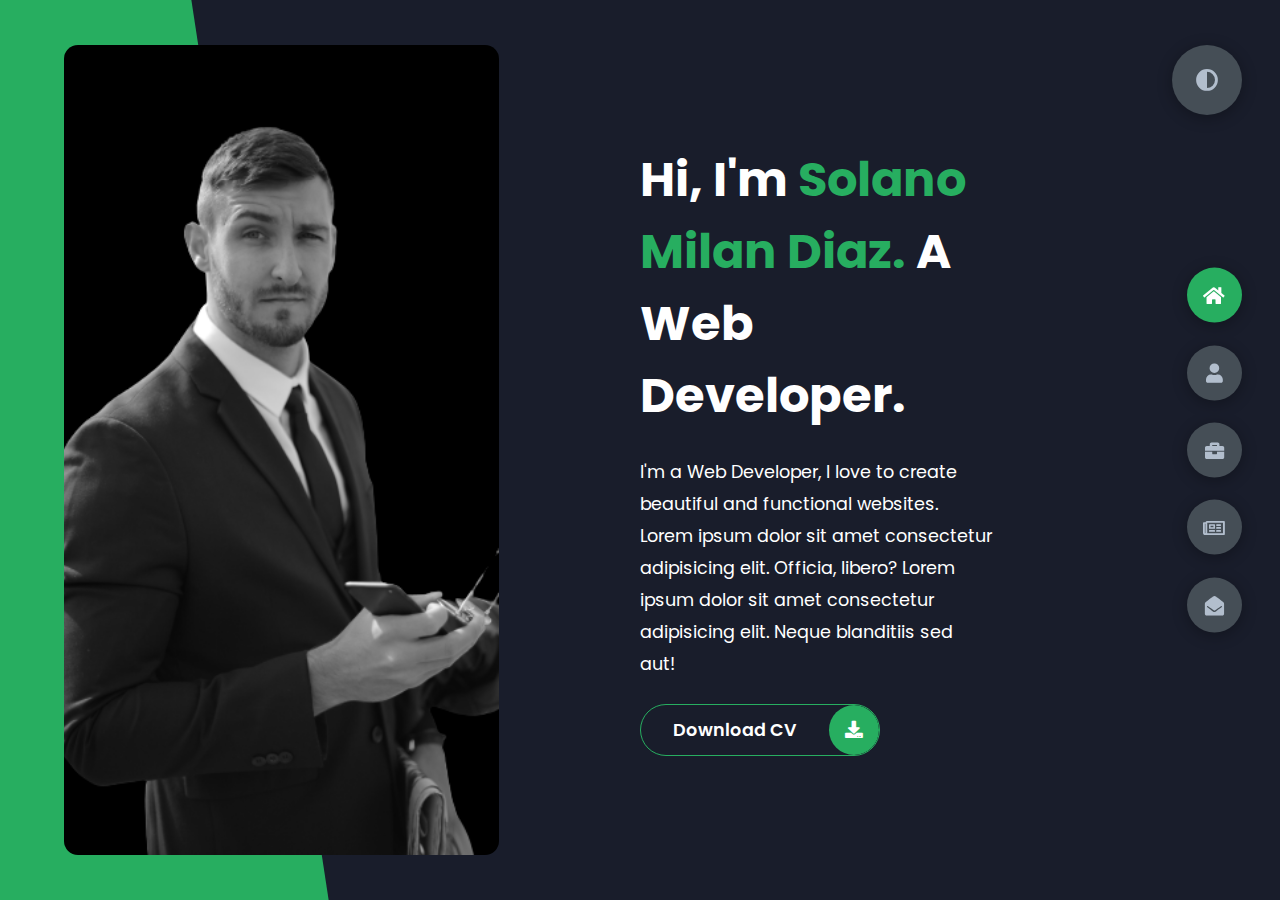
==== index.html @ 1b7dc536 "initial commit" ====
<!DOCTYPE html>
<html lang="en">
<head>
    <meta charset="UTF-8">
    <meta http-equiv="X-UA-Compatible" content="IE=edge">
    <meta name="viewport" content="width=device-width, initial-scale=1.0">
    <title>Portfolio</title>
    <link rel="stylesheet" href="styles/styles.css">
    <link rel="preconnect" href="https://fonts.googleapis.com">
    <link rel="preconnect" href="https://fonts.gstatic.com" crossorigin>
    <link rel="stylesheet" href="https://cdnjs.cloudflare.com/ajax/libs/font-awesome/5.15.4/css/all.min.css" integrity="sha512-1ycn6IcaQQ40/MKBW2W4Rhis/DbILU74C1vSrLJxCq57o941Ym01SwNsOMqvEBFlcgUa6xLiPY/NS5R+E6ztJQ==" crossorigin="anonymous" referrerpolicy="no-referrer" />
    <link href="https://fonts.googleapis.com/css2?family=Poppins:wght@400;500;600;700;800&display=swap" rel="stylesheet">
</head>
<body class="main-content">
    <header class="container header active" id="home">
        <div class="header-content">
            <div class="left-header">
                <div class="h-shape"></div>
                <div class="image">
                    <img src="img/hero.png" alt="">
                </div>
            </div>
            <div class="right-header">
                <h1 class="name">
                    Hi, I'm <span>Solano Milan Diaz.</span>
                    A Web Developer.
                </h1>
                <p>
                    I'm a Web Developer, I love to create beautiful and functional websites.
                    Lorem ipsum dolor sit amet consectetur adipisicing elit. Officia, libero?
                    Lorem ipsum dolor sit amet consectetur adipisicing elit. Neque blanditiis sed aut!
                </p>
                <div class="btn-con">
                    <a href="" class="main-btn">
                        <span class="btn-text">Download CV</span>
                        <span class="btn-icon"><i class="fas fa-download"></i></span>
                    </a>
                </div>
            </div>
        </div>
    </header>
    <main>
        <section class="container about" id="about">
            <div class="main-title">
                <h2>About <span>me</span><span class="bg-text">my stats</span></h2>
            </div>
            <div class="about-container">
                <div class="left-about">
                    <h4>Information About me</h4>
                    <p>
                        Lorem ipsum dolor sit amet consectetur adipisicing elit. 
                        Eveniet labore nihil obcaecati consequatur. Debitis error doloremque, 
                        vero eos vel nemo eius voluptatem dicta tenetur modi. <br /> <br /> La musica
                        delectus dolore fugiat exercitationem a, 
                        ipsum quidem quo enim natus accusamus labore dolores nam. Unde.
                        Lorem ipsum dolor sit amet consectetur, adipisicing elit. 
                        Harum non necessitatibus deleniti eum soluta.
                    </p>
                    <div class="btn-con">
                        <a href="#" class="main-btn">
                            <span class="btn-text">Download CV</span>
                            <span class="btn-icon"><i class="fas fa-download"></i></span>
                        </a>
                    </div>
                </div>
                <div class="right-about">
                    <div class="about-item">
                        <div class="abt-text">
                            <p class="large-text">650+</p>
                            <p class="small-text">Projects <br /> Completed</p>
                        </div>
                    </div>
                    <div class="about-item">
                        <div class="abt-text">
                            <p class="large-text">10+</p>
                            <p class="small-text">Years of <br /> experience</p>
                        </div>
                    </div>
                    <div class="about-item">
                        <div class="abt-text">
                            <p class="large-text">300+</p>
                            <p class="small-text">Happy <br /> Clients</p>
                        </div>
                    </div>
                    <div class="about-item">
                        <div class="abt-text">
                            <p class="large-text">400+</p>
                            <p class="small-text">Customer <br /> reviews</p>
                        </div>
                    </div>
                </div>
            </div>
            <div class="about-stats">
                <h4 class="stat-title">My Skills</h4>
                <div class="progress-bars">
                    <div class="progress-bar">
                        <p class="prog-title">html5</p>
                        <div class="progress-con">
                            <p class="prog-text">80%</p>
                            <div class="progress">
                                <span class="html"></span>
                            </div>
                        </div>
                    </div>
                    <div class="progress-bar">
                        <p class="prog-title">css3</p>
                        <div class="progress-con">
                            <p class="prog-text">95%</p>
                            <div class="progress">
                                <span class="css"></span>
                            </div>
                        </div>
                    </div>
                    <div class="progress-bar">
                        <p class="prog-title">javascript</p>
                        <div class="progress-con">
                            <p class="prog-text">75%</p>
                            <div class="progress">
                                <span class="js"></span>
                            </div>
                        </div>
                    </div>
                    <div class="progress-bar">
                        <p class="prog-title">ReactJS</p>
                        <div class="progress-con">
                            <p class="prog-text">75%</p>
                            <div class="progress">
                                <span class="react"></span>
                            </div>
                        </div>
                    </div>
                    <div class="progress-bar">
                        <p class="prog-title">NodeJS</p>
                        <div class="progress-con">
                            <p class="prog-text">87%</p>
                            <div class="progress">
                                <span class="node"></span>
                            </div>
                        </div>
                    </div>
                    <div class="progress-bar">
                        <p class="prog-title">Python</p>
                        <div class="progress-con">
                            <p class="prog-text">70%</p>
                            <div class="progress">
                                <span class="python"></span>
                            </div>
                        </div>
                    </div>
                </div>
            </div>
            <h4 class="stat-title">My Timeline</h4>
            <div class="timeline">
                <div class="timeline-item">
                    <div class="tl-icon">
                        <i class="fas fa-briefcase"></i>
                    </div>
                    <p class="tl-duration">2010 - present</p>
                    <h5>Web Developer<span> - Vircrosoft</span></h5>
                    <p>
                        Lorem ipsum dolor sit amet consectetur adipisicing elit. Saepe quasi vero fugit.
                    </p>
                </div>
                <div class="timeline-item">
                    <div class="tl-icon">
                        <i class="fas fa-briefcase"></i>
                    </div>
                    <p class="tl-duration">2008 - 2011</p>
                    <h5>Software Engineer<span> - Boogle, Inc.</span></h5>
                    <p>
                        Lorem ipsum dolor sit amet consectetur adipisicing elit. Saepe quasi vero fugit.
                    </p>
                </div>
                <div class="timeline-item">
                    <div class="tl-icon">
                        <i class="fas fa-briefcase"></i>
                    </div>
                    <p class="tl-duration">2016 - 2017</p>
                    <h5>C++ Programmer<span> - Slime Tech</span></h5>
                    <p>
                        Lorem ipsum dolor sit amet consectetur adipisicing elit. Saepe quasi vero fugit.
                    </p>
                </div>
                <div class="timeline-item">
                    <div class="tl-icon">
                        <i class="fas fa-briefcase"></i>
                    </div>
                    <p class="tl-duration">2009 - 2013</p>
                    <h5>Business Degree<span> - Sussex University</span></h5>
                    <p>
                        Lorem ipsum dolor sit amet consectetur adipisicing elit. Saepe quasi vero fugit.
                    </p>
                </div>
                <div class="timeline-item">
                    <div class="tl-icon">
                        <i class="fas fa-briefcase"></i>
                    </div>
                    <p class="tl-duration">2013 - 2016</p>
                    <h5>Computer Science Degree<span> - Brookes University</span></h5>
                    <p>
                        Lorem ipsum dolor sit amet consectetur adipisicing elit. Saepe quasi vero fugit.
                    </p>
                </div>
                <div class="timeline-item">
                    <div class="tl-icon">
                        <i class="fas fa-briefcase"></i>
                    </div>
                    <p class="tl-duration">2017 - present</p>
                    <h5>3d Animation<span> - Brighton University</span></h5>
                    <p>
                        Lorem ipsum dolor sit amet consectetur adipisicing elit. Saepe quasi vero fugit.
                    </p>
                </div>
            </div>
        </section>
        <section class="container" id="portfolio">
            <div class="main-title">
                <h2>My <span>Portfolio</span><span class="bg-text">My Work</span></h2>
            </div>
            <p class="port-text">
                Here is some of my work that I've done in various programming languages.
            </p>
            <div class="portfolios">
                <div class="portfolio-item">
                    <div class="image">
                        <img src="img/port1.jpg" alt="">
                    </div>
                    <div class="hover-items">
                        <h3>Project Source</h3>
                        <div class="icons">
                            <a href="#" class="icon">
                                <i class="fab fa-github"></i>
                            </a>
                            <a href="#" class="icon">
                                <i class="fab fa-behance"></i>
                            </a>
                            <a href="#" class="icon">
                                <i class="fab fa-youtube"></i>
                            </a>
                        </div>
                    </div>
                </div>
                <div class="portfolio-item">
                    <div class="image">
                        <img src="img/port2.jpg" alt="">
                    </div>
                    <div class="hover-items">
                        <h3>Project Source</h3>
                        <div class="icons">
                            <a href="#" class="icon">
                                <i class="fab fa-github"></i>
                            </a>
                            <a href="#" class="icon">
                                <i class="fab fa-behance"></i>
                            </a>
                            <a href="#" class="icon">
                                <i class="fab fa-youtube"></i>
                            </a>
                        </div>
                    </div>
                </div>
                <div class="portfolio-item">
                    <div class="image">
                        <img src="img/port3.jpg" alt="">
                    </div>
                    <div class="hover-items">
                        <h3>Project Source</h3>
                        <div class="icons">
                            <a href="#" class="icon">
                                <i class="fab fa-github"></i>
                            </a>
                            <a href="#" class="icon">
                                <i class="fab fa-behance"></i>
                            </a>
                            <a href="#" class="icon">
                                <i class="fab fa-youtube"></i>
                            </a>
                        </div>
                    </div>
                </div>
                <div class="portfolio-item">
                    <div class="image">
                        <img src="img/port4.jpg" alt="">
                    </div>
                    <div class="hover-items">
                        <h3>Project Source</h3>
                        <div class="icons">
                            <a href="#" class="icon">
                                <i class="fab fa-github"></i>
                            </a>
                            <a href="#" class="icon">
                                <i class="fab fa-behance"></i>
                            </a>
                            <a href="#" class="icon">
                                <i class="fab fa-youtube"></i>
                            </a>
                        </div>
                    </div>
                </div>
                <div class="portfolio-item">
                    <div class="image">
                        <img src="img/port5.jpg" alt="">
                    </div>
                    <div class="hover-items">
                        <h3>Project Source</h3>
                        <div class="icons">
                            <a href="#" class="icon">
                                <i class="fab fa-github"></i>
                            </a>
                            <a href="#" class="icon">
                                <i class="fab fa-behance"></i>
                            </a>
                            <a href="#" class="icon">
                                <i class="fab fa-youtube"></i>
                            </a>
                        </div>
                    </div>
                </div>
                <div class="portfolio-item">
                    <div class="image">
                        <img src="img/port2.jpg" alt="">
                    </div>
                    <div class="hover-items">
                        <h3>Project Source</h3>
                        <div class="icons">
                            <a href="#" class="icon">
                                <i class="fab fa-github"></i>
                            </a>
                            <a href="#" class="icon">
                                <i class="fab fa-behance"></i>
                            </a>
                            <a href="#" class="icon">
                                <i class="fab fa-youtube"></i>
                            </a>
                        </div>
                    </div>
                </div>
                <div class="portfolio-item">
                    <div class="image">
                        <img src="img/port7.jpg" alt="">
                    </div>
                    <div class="hover-items">
                        <h3>Project Source</h3>
                        <div class="icons">
                            <a href="#" class="icon">
                                <i class="fab fa-github"></i>
                            </a>
                            <a href="#" class="icon">
                                <i class="fab fa-behance"></i>
                            </a>
                            <a href="#" class="icon">
                                <i class="fab fa-youtube"></i>
                            </a>
                        </div>
                    </div>
                </div>
            </div>
        </section>
        <section class="container" id="blogs">
            <div class="blogs-content">
                <div class="main-title">
                    <h2>My <span>Blogs</span><span class="bg-text">My Blogs</span></h2>
                </div>
                <div class="blogs">
                    <div class="blog">
                        <img src="img/port6.jpg" alt="">
                        <div class="blog-text">
                            <h4>
                                How to Create Your Own Website
                            </h4>
                            <p>
                                Lorem ipsum dolor sit, amet consectetur adipisicing elit. 
                                Doloribus natus voluptas, eos obcaecati recusandae amet?
                            </p>
                        </div>
                    </div>
                    <div class="blog">
                        <img src="img/blog1.jpg" alt="">
                        <div class="blog-text">
                            <h4>
                                How to Become an Expert in Web Design
                            </h4>
                            <p>
                                Lorem ipsum dolor sit, amet consectetur adipisicing elit. 
                                Doloribus natus voluptas, eos obcaecati recusandae amet?
                            </p>
                        </div>
                    </div>
                    <div class="blog">
                        <img src="img/blog2.jpg" alt="">
                        <div class="blog-text">
                            <h4>
                                Become a Web Designer in 10 Days
                            </h4>
                            <p>
                                Lorem ipsum dolor sit, amet consectetur adipisicing elit. 
                                Doloribus natus voluptas, eos obcaecati recusandae amet?
                            </p>
                        </div>
                    </div>
                    <div class="blog">
                        <img src="img/blog3.jpg" alt="">
                        <div class="blog-text">
                            <h4>
                                Debbuging made easy with Web Inspector
                            </h4>
                            <p>
                                Lorem ipsum dolor sit, amet consectetur adipisicing elit. 
                                Doloribus natus voluptas, eos obcaecati recusandae amet?
                            </p>
                        </div>
                    </div>
                    <div class="blog">
                        <img src="img/port1.jpg" alt="">
                        <div class="blog-text">
                            <h4>
                                Get started with Web Design and UI Design
                            </h4>
                            <p>
                                Lorem ipsum dolor sit, amet consectetur adipisicing elit. 
                                Doloribus natus voluptas, eos obcaecati recusandae amet?
                            </p>
                        </div>
                    </div>
                    <div class="blog">
                        <img src="img/port3.jpg" alt="">
                        <div class="blog-text">
                            <h4>
                                This is what you need to know about Web Design
                            </h4>
                            <p>
                                Lorem ipsum dolor sit, amet consectetur adipisicing elit. 
                                Doloribus natus voluptas, eos obcaecati recusandae amet?
                            </p>
                        </div>
                    </div>
                </div>
            </div>
        </section>
        <section class="container contact" id="contact">
            <div class="contact-container">
                <div class="main-title">
                    <h2>Contact <span>Me</span><span class="bg-text">Contact</span></h2>
                </div>
                <div class="contact-content-con">
                    <div class="left-contact">
                        <h4>Contact me here</h4>
                        <p>
                            Lorem ipsum dolor sit amet consectetur adipisicing elit. 
                            In, laborum numquam? Quam excepturi perspiciatis quas quasi.
                        </p>
                        <div class="contact-info">
                            <div class="contact-item">
                                <div class="icon">
                                    <i class="fas fa-map-marker-alt"></i>
                                    <span>Location</span>
                                </div>
                                <p>
                                    : London, united Kingdom
                                </p>
                            </div>
                            <div class="contact-item">
                                <div class="icon">
                                    <i class="fas fa-envelope"></i>
                                    <span>Email</span>
                                </div>
                                <p>
                                    <span>: maclinzuniversal@gmail.com</span>
                                </p>
                            </div>
                            <div class="contact-item">
                                <div class="icon">
                                    <i class="fas fa-user-graduate"></i>
                                    <span>Education</span>
                                </div>
                                <p>
                                    <span>: Sussex University, East Sussex</span>
                                </p>
                            </div>
                            <div class="contact-item">
                                <div class="icon">
                                    <i class="fas fa-user-graduate"></i>
                                    <span>Mobile Number</span>
                                </div>
                                <p>
                                    <span>: 07522670617</span>
                                </p>
                            </div>
                            <div class="contact-item">
                                <div class="icon">
                                    <i class="fas fa-globe-africa"></i>
                                    <span>Languages</span>
                                </div>
                                <p>
                                    <span>: Afrikaans, English, Spanish</span>
                                </p>
                            </div>
                        </div>
                        <div class="contact-icons">
                            <div class="contact-icon">
                                <a href="www.facebook.com" target="_blank">
                                    <i class="fab fa-facebook-f"></i>
                                </a>
                                <a href="#" target="_blank">
                                    <i class="fab fa-twitter"></i>
                                </a>
                                <a href="#" target="_blank">
                                    <i class="fab fa-github"></i>
                                </a>
                                <a href="#" target="_blank">
                                    <i class="fab fa-youtube"></i>
                                </a>
                            </div>
                        </div>
                    </div>
                    <div class="right-contact">
                        <form action="" class="contact-form">
                            <div class="input-control i-c-2">
                                <input type="text" required placeholder="YOUR NAME">
                                <input type="email" required placeholder="YOUR EMAIL">
                            </div>
                            <div class="input-control">
                                <input type="text" required placeholder="ENTER SUBJECT">
                            </div>
                            <div class="input-control">
                                <textarea name="" id="" cols="15" rows="8" placeholder="Message Here..."></textarea>
                            </div>
                            <div class="submit-btn">
                                <a href="#" class="main-btn">
                                    <span class="btn-text">Download CV</span>
                                    <span class="btn-icon"><i class="fas fa-download"></i></span>
                                </a>
                            </div>
                        </form>
                    </div>
                </div>
            </div>
        </section>
    </main>

    <div class="controls">
        <div class="control active-btn" data-id="home" >
            <i class="fas fa-home"></i>
        </div>
        <div class="control" data-id="about">
            <i class="fas fa-user"></i>
        </div>
        <div class="control" data-id="portfolio">
            <i class="fas fa-briefcase"></i>
        </div>
        <div class="control" data-id="blogs">
            <i class="far fa-newspaper"></i>
        </div>
        <div class="control" data-id="contact">
            <i class="fas fa-envelope-open"></i>
        </div>
    </div>
    <div class="theme-btn">
        <i class="fas fa-adjust"></i>
    </div>
    <script src="app.js"></script>
</body>
</html>
---- styles/styles.css ----
* {
  margin: 0;
  padding: 0;
  box-sizing: border-box;
  list-style: none;
}

:root {
  --color-primary: #191d2b;
  --color-secondary: #27AE60;
  --color-white: #FFFFFF;
  --color-black: #000;
  --color-grey0: #f8f8f8;
  --color-grey-1: #dbe1e8;
  --color-grey-2: #b2becd;
  --color-grey-3: #6c7983;
  --color-grey-4: #454e56;
  --color-grey-5: #2a2e35;
  --color-grey-6: #12181b;
  --br-sm-2: 14px;
  --box-shadow-1: 0 3px 15px rgba(0,0,0,.3);
}

.light-mode {
  --color-primary: #FFFFFF;
  --color-secondary: #F56692;
  --color-white: #454e56;
  --color-black: #000;
  --color-grey0: #f8f8f8;
  --color-grey-1: #6c7983;
  --color-grey-2: #6c7983;
  --color-grey-3: #6c7983;
  --color-grey-4: #454e56;
  --color-grey-5: #f8f8f8;
  --color-grey-6: #12181b;
}

body {
  background-color: var(--color-primary);
  font-family: "Poppins", sans-serif;
  font-size: 1.1rem;
  color: var(--color-white);
  transition: all 0.4s ease-in-out;
}

a {
  display: inline-block;
  text-decoration: none;
  color: inherit;
  font-family: inherit;
}

header {
  min-height: 100vh;
  color: var(--color-white);
  overflow: hidden;
  padding: 0 !important;
}

section {
  min-height: 100vh;
  width: 100%;
  position: absolute;
  left: 0;
  top: 0;
  padding: 3rem 18rem;
}

.container {
  display: none;
  transform: translateY(-100%) scale(0);
  transition: all 0.4s ease-in-out;
  background-color: var(--color-primary);
}

.active {
  display: block;
  animation: appear 1s ease-in-out;
  transform: translateY(0) scaleY(1);
}
@keyframes appear {
  0% {
    transform: translateY(-100%) scaleY(0);
  }
  100% {
    transform: translateY(0) scaleY(1);
  }
}

.controls {
  position: fixed;
  z-index: 10;
  top: 50%;
  right: 3%;
  display: flex;
  flex-direction: column;
  align-items: center;
  justify-content: center;
  transform: translateY(-50%);
}
.controls .control {
  padding: 1rem;
  cursor: pointer;
  background-color: var(--color-grey-4);
  width: 55px;
  height: 55px;
  border-radius: 50%;
  display: flex;
  justify-content: center;
  align-items: center;
  margin: 0.7rem 0;
  box-shadow: var(--box-shadow-1);
}
.controls .control i {
  font-size: 1.2rem;
  color: var(--color-grey-2);
  pointer-events: none;
}
.controls .active-btn {
  background-color: var(--color-secondary);
  transition: all 0.4s ease-in-out;
}
.controls .active-btn i {
  color: var(--color-white);
}

.theme-btn {
  top: 5%;
  right: 3%;
  width: 70px;
  height: 70px;
  border-radius: 50%;
  background-color: var(--color-grey-4);
  cursor: pointer;
  position: fixed;
  display: flex;
  justify-content: center;
  align-items: center;
  box-shadow: 0 3px 15px rgba(0, 0, 0, 0.3);
  transition: all 0.1s ease-in-out;
}
.theme-btn:active {
  transform: translateY(-3px);
}
.theme-btn i {
  font-size: 1.4rem;
  color: var(--color-grey-2);
  pointer-events: none;
}

/*Header-content*/
.header-content {
  display: grid;
  grid-template-columns: repeat(2, 1fr);
  min-height: 100vh;
}
.header-content .left-header {
  display: flex;
  align-items: center;
  position: relative;
}
.header-content .left-header .h-shape {
  transition: all 0.4s ease-in-out;
  width: 65%;
  height: 100%;
  background-color: var(--color-secondary);
  position: absolute;
  left: 0;
  top: 0;
  z-index: -1;
  clip-path: polygon(0 0, 46% 0, 79% 100%, 0% 100%);
}
.header-content .left-header .image {
  border-radius: var(--br-sm-2);
  height: 90%;
  width: 68%;
  margin-left: 4rem;
  background-color: var(--color-black);
  transition: all 0.4s ease-in-out;
}
.header-content .left-header .image img {
  width: 100%;
  height: 100%;
  object-fit: cover;
  transition: all 0.4s ease-in-out;
  filter: grayscale(100%);
}
.header-content .left-header .image img:hover {
  filter: grayscale(0);
}
.header-content .right-header {
  display: flex;
  flex-direction: column;
  justify-content: center;
  padding-right: 18rem;
}
.header-content .right-header .name {
  font-size: 3rem;
}
.header-content .right-header .name span {
  color: var(--color-secondary);
}
.header-content .right-header p {
  margin: 1.5rem 0;
  line-height: 2rem;
}

/*About*/
.about-container {
  display: grid;
  grid-template-columns: repeat(2, 1fr);
  padding-top: 3.5rem;
  padding-bottom: 5rem;
}
.about-container .right-about {
  display: grid;
  grid-template-columns: repeat(2, 1fr);
  grid-gap: 2rem;
}
.about-container .right-about .about-item {
  border: 1px solid var(--color-grey-5);
  border-radius: 5px;
  transition: all 0.4s ease-in-out;
  box-shadow: 1px 2px 15px rgba(0, 0, 0, 0.1);
}
.about-container .right-about .about-item:hover {
  cursor: default;
  transform: translateY(-5px);
  border: 1px solid var(--color-secondary);
  box-shadow: 1px 4px 15px rgba(0, 0, 0, 0.32);
}
.about-container .right-about .about-item .abt-text {
  padding: 1.5rem;
  display: flex;
  flex-direction: column;
}
.about-container .right-about .about-item .abt-text .large-text {
  font-size: 3rem;
  font-weight: 700;
  color: var(--color-secondary);
}
.about-container .right-about .about-item .abt-text .small-text {
  padding-left: 3rem;
  position: relative;
  text-transform: uppercase;
  font-size: 1.2rem;
  color: var(--color-grey-1);
  letter-spacing: 2px;
}
.about-container .right-about .about-item .abt-text .small-text::before {
  content: "";
  position: absolute;
  left: 0;
  top: 15px;
  width: 2rem;
  height: 2px;
  background-color: var(--color-grey-5);
}
.about-container .left-about {
  padding-right: 5rem;
}
.about-container .left-about p {
  line-height: 2rem;
  padding: 1rem;
  color: var(--color-grey-1);
}
.about-container .left-about h4 {
  font-size: 2rem;
  text-transform: uppercase;
}

.about-stats {
  padding-bottom: 4rem;
}
.about-stats .progress-bars {
  display: grid;
  grid-template-columns: repeat(2, 1fr);
  grid-gap: 2rem;
}
.about-stats .progress-bars .progress-bar {
  display: flex;
  flex-direction: column;
}
.about-stats .progress-bars .progress-bar .prog-title {
  text-transform: uppercase;
  font-weight: 500;
}
.about-stats .progress-bars .progress-bar .progress-con {
  display: flex;
  align-items: center;
}
.about-stats .progress-bars .progress-bar .progress-con .prog-text {
  color: var(--color-grey-2);
}
.about-stats .progress-bars .progress-bar .progress-con .progress {
  width: 100%;
  height: 0.45rem;
  background-color: var(--color-grey-4);
  margin-left: 1rem;
  position: relative;
}
.about-stats .progress-bars .progress-bar .progress-con .progress span {
  position: absolute;
  top: 0;
  left: 0;
  height: 100%;
  background-color: var(--color-secondary);
  transition: all 0.4s ease-in-out;
  width: 60%;
}
.about-stats .progress-bars .progress-bar .progress-con .progress .html {
  width: 80%;
}
.about-stats .progress-bars .progress-bar .progress-con .progress .css {
  width: 95%;
}
.about-stats .progress-bars .progress-bar .progress-con .progress .js {
  width: 75%;
}
.about-stats .progress-bars .progress-bar .progress-con .progress .react {
  width: 60%;
}
.about-stats .progress-bars .progress-bar .progress-con .progress .node {
  width: 87%;
}
.about-stats .progress-bars .progress-bar .progress-con .progress .python {
  width: 70%;
}

.stat-title {
  text-transform: uppercase;
  font-size: 1.4rem;
  text-align: center;
  padding: 3.5rem 0;
  position: relative;
}
.stat-title::before {
  content: "";
  position: absolute;
  left: 50%;
  top: 0;
  width: 40%;
  height: 1px;
  background-color: var(--color-grey-5);
  transform: translateX(-50%);
}

/*Timeline*/
.timeline {
  display: grid;
  grid-template-columns: repeat(2, 1fr);
  grid-gap: 2rem;
  padding-bottom: 3rem;
}
.timeline .timeline-item {
  position: relative;
  padding-left: 3rem;
  border-left: 1px solid var(--color-grey-5);
}
.timeline .timeline-item .tl-icon {
  position: absolute;
  left: -27px;
  top: 0;
  background-color: var(--color-secondary);
  width: 50px;
  height: 50px;
  border-radius: 50%;
  display: flex;
  align-items: center;
  justify-content: center;
}
.timeline .timeline-item .tl-icon i {
  font-size: 1.3rem;
}
.timeline .timeline-item .tl-duration {
  padding: 0.2rem 0.6rem;
  background-color: var(--color-grey-5);
  border-radius: 15px;
  display: inline-block;
  font-size: 0.8rem;
  text-transform: uppercase;
  font-weight: 500;
}
.timeline .timeline-item h5 {
  padding: 1rem 0;
  text-transform: uppercase;
  font-size: 1.3rem;
  font-weight: 600;
}
.timeline .timeline-item h5 span {
  color: var(--color-grey-2);
  font-weight: 500;
  font-size: 1.2rem;
}
.timeline .timeline-item p {
  color: var(--color-grey-2);
}

.port-text {
  padding: 2rem 0;
  text-align: center;
}

.portfolios {
  display: grid;
  grid-template-columns: repeat(3, 1fr);
  grid-gap: 2rem;
  margin-top: 3rem;
}
.portfolios .portfolio-item {
  position: relative;
  border-radius: 15px;
}
.portfolios .portfolio-item img {
  width: 100%;
  height: 300px;
  object-fit: cover;
  border-radius: 15px;
}
.portfolios .portfolio-item .hover-items {
  width: 100%;
  height: 100%;
  background-color: var(--color-secondary);
  position: absolute;
  left: 0;
  top: 0;
  border-radius: 15px;
  display: flex;
  justify-content: center;
  align-items: center;
  flex-direction: column;
  opacity: 0;
  transform: scale(0);
  transition: all 0.4s ease-in-out;
}
.portfolios .portfolio-item .hover-items h3 {
  font-size: 1.5rem;
  color: var(--color-white);
  margin-bottom: 1.5rem;
}
.portfolios .portfolio-item .hover-items .icons {
  display: flex;
  justify-content: center;
  align-items: center;
}
.portfolios .portfolio-item .hover-items .icons .icon {
  background-color: var(--color-primary);
  border-radius: 50%;
  width: 50px;
  height: 50px;
  display: flex;
  align-items: center;
  justify-content: center;
  margin: 0 1rem;
  cursor: pointer;
  transition: all 0.4s ease-in-out;
}
.portfolios .portfolio-item .hover-items .icons .icon i {
  font-size: 1.5rem;
  color: var(--color-white);
  margin: 0 1rem;
}
.portfolios .portfolio-item .hover-items .icons .icon:hover {
  background-color: var(--color-white);
}
.portfolios .portfolio-item .hover-items .icons .icon:hover i {
  color: var(--color-primary);
}

.portfolio-item:hover .hover-items {
  opacity: 1;
  transform: scale(1);
}

.blogs {
  display: grid;
  grid-template-columns: repeat(3, 1fr);
  grid-gap: 2rem;
  margin-top: 3rem;
}
.blogs .blog {
  position: relative;
  background-color: var(--color-grey-5);
  border-radius: 5px;
  box-shadow: 1px 1px 20px rgba(0, 0, 0, 0.1);
  transition: all 0.4s ease-in-out;
}
.blogs .blog:hover {
  box-shadow: 1px 1px 20px rgba(0, 0, 0, 0.3);
  transform: translateY(-5px);
  transition: all 0.4s ease-in-out;
}
.blogs .blog:hover img {
  filter: grayscale(0);
  transform: scale(1.1);
  box-shadow: 0px 4px 15px rgba(0, 0, 0, 0.8);
}
.blogs .blog img {
  width: 100%;
  height: 300px;
  object-fit: cover;
  border-top-left-radius: 5px;
  border-top-right-radius: 5px;
  filter: grayscale(100%);
  transition: all 0.4s ease-in-out;
}
.blogs .blog .blog-text {
  margin-top: -7px;
  padding: 1.1rem;
  border-top: 8px solid var(--color-secondary);
}
.blogs .blog .blog-text h4 {
  font-size: 1.5rem;
  margin-bottom: 0.7rem;
  transition: all 0.4s ease-in-out;
  cursor: pointer;
}
.blogs .blog .blog-text h4:hover {
  color: var(--color-secondary);
}
.blogs .blog .blog-text p {
  color: var(--color-grey-2);
  line-height: 2rem;
  padding-bottom: 1rem;
}

.contact-content-con {
  display: flex;
  padding-top: 3.5rem;
}
.contact-content-con .left-contact {
  flex: 2;
}
.contact-content-con .left-contact h4 {
  margin-top: 1rem;
  font-size: 2rem;
  text-transform: uppercase;
}
.contact-content-con .left-contact p {
  margin: 1rem 0;
  line-height: 2rem;
}
.contact-content-con .left-contact .contact-info .contact-item {
  display: flex;
  align-items: center;
  justify-content: space-between;
}
.contact-content-con .left-contact .contact-info .contact-item p {
  margin: 0.3rem 0 !important;
  padding: 0 !important;
}
.contact-content-con .left-contact .contact-info .contact-item .icon {
  display: grid;
  grid-template-columns: 40px 1fr;
}
.contact-content-con .left-contact .contact-info .contact-item .icon i {
  display: flex;
  align-items: center;
  font-size: 1.3rem;
}
.contact-content-con .left-contact .contact-icon {
  display: flex;
  margin-top: 2rem;
}
.contact-content-con .left-contact .contact-icon a {
  display: flex;
  align-items: center;
  color: var(--color-white);
  background-color: var(--color-grey-5);
  cursor: pointer;
  justify-content: center;
  width: 50px;
  height: 50px;
  border-radius: 50%;
  margin: 0 0.4rem;
  transition: all 0.4s ease-in-out;
}
.contact-content-con .left-contact .contact-icon a:hover {
  background-color: var(--color-secondary);
}
.contact-content-con .left-contact .contact-icon a:hover i {
  color: var(--color-primary);
}
.contact-content-con .left-contact .contact-icon a i {
  display: flex;
  align-items: center;
  justify-content: center;
  font-size: 1.3rem;
}
.contact-content-con .right-contact {
  flex: 3;
  margin-left: 3rem;
}
.contact-content-con .right-contact .input-control {
  margin: 1.5rem 0;
}
.contact-content-con .right-contact .input-control input, .contact-content-con .right-contact .input-control textarea {
  border-radius: 30px;
  font-weight: inherit;
  font-size: inherit;
  font-family: inherit;
  padding: 0.8rem 1.1rem;
  outline: none;
  border: none;
  background-color: var(--color-grey-5);
  width: 100%;
  color: var(--color-white);
  resize: none;
}
.contact-content-con .right-contact .i-c-2 {
  display: flex;
}
.contact-content-con .right-contact .i-c-2 :last-child {
  margin-left: 1.5rem;
}
.contact-content-con .right-contact .submit-btn {
  display: flex;
  justify-content: flex-start;
}

/*Independed components*/
.btn-con {
  display: flex;
  align-self: flex-start;
}

.main-btn {
  border-radius: 30px;
  color: inherit;
  font-weight: 600;
  position: relative;
  border: 1px solid var(--color-secondary);
  display: flex;
  align-self: flex-start;
  align-items: center;
  overflow: hidden;
}
.main-btn .btn-text {
  padding: 0 2rem;
}
.main-btn .btn-icon {
  background-color: var(--color-secondary);
  display: flex;
  align-items: center;
  justify-content: center;
  border-radius: 50%;
  padding: 1rem;
}
.main-btn::before {
  content: "";
  position: absolute;
  top: 0;
  right: 0;
  transform: translateX(100%);
  transition: all 0.4s ease-out;
  z-index: -1;
}
.main-btn:hover {
  transition: all 0.4s ease-out;
}
.main-btn:hover::before {
  width: 100%;
  height: 100%;
  background-color: var(--color-secondary);
  transform: translateX(0);
  transition: all 0.4s ease-out;
}

.main-title {
  text-align: center;
}
.main-title h2 {
  position: relative;
  text-transform: uppercase;
  font-size: 4rem;
  font-weight: 700;
}
.main-title h2 span {
  color: var(--color-secondary);
}
.main-title h2 .bg-text {
  position: absolute;
  top: 50%;
  left: 50%;
  color: var(--color-grey-5);
  transition: all 0.4s ease-in-out;
  z-index: -1;
  transform: translate(-50%, -50%);
  font-weight: 800;
  font-size: 6.3rem;
}

.about-container .left-about p {
  padding-left: 0;
}

@media screen and (max-width: 600px) {
  header {
    padding: 0 !important;
  }

  .theme-btn {
    width: 50px;
    height: 50px;
  }

  .header-content {
    grid-template-columns: repeat(1, 1fr);
    padding-bottom: 6rem;
  }

  .left-header .h-shape {
    display: none;
  }

  .right-header {
    grid-row: 1;
    padding-right: 0rem !important;
    width: 90%;
    margin: 0 auto;
  }
  .right-header .name {
    font-size: 2.5rem !important;
    text-align: center;
    padding-top: 3rem;
  }

  .header-content .left-header .image {
    margin: 0 auto;
    width: 90%;
  }

  .controls {
    top: auto;
    bottom: 0;
    flex-direction: row;
    justify-content: center;
    left: 50%;
    transform: translateX(-50%);
    width: 100%;
    background-color: var(--color-grey-5);
  }
  .controls .control {
    margin: 1rem 0.3rem;
  }

  .about-container {
    grid-template-columns: repeat(1, 1fr);
  }
  .about-container .right-about {
    grid-template-columns: repeat(1, 1fr);
    padding-top: 2.5rem;
  }
  .about-container .left-about {
    padding-right: 0;
  }
  .about-container .left-about p {
    padding-left: 0;
  }

  .timeline {
    grid-template-columns: repeat(1, 1fr);
    padding-bottom: 6rem;
  }

  .container {
    padding: 2rem 2.5rem !important;
  }

  .about-stats .progress-bars {
    grid-template-columns: repeat(1, 1fr);
  }

  .portfolios {
    grid-template-columns: repeat(1, 1fr);
    padding-bottom: 6rem;
    margin-top: 1rem;
  }

  .blogs {
    grid-template-columns: repeat(1, 1fr);
    padding-bottom: 6rem;
  }

  .contact-content-con {
    flex-direction: column;
  }
  .contact-content-con .right-contact {
    margin-left: 0;
    margin-top: 2.5rem;
  }

  .contact-content-con .right-contact .i-c-2 {
    flex-direction: column;
  }

  .contact-content-con .right-contact .i-c-2 :last-child {
    margin-left: 0;
    margin-top: 1.5rem;
  }

  .contact-content-con .right-contact {
    margin-bottom: 6rem;
  }

  .contact-item {
    flex-direction: column;
    margin: 1rem 0;
  }
  .contact-item p {
    font-size: 15px;
    color: var(--color-grey-2);
  }
  .contact-item span {
    font-size: 15px;
  }
  .contact-item .icon {
    grid-template-columns: 25px 1fr;
  }

  .main-title h2 {
    font-size: 2rem;
  }
  .main-title h2 span {
    font-size: 2.3rem;
  }
  .main-title h2 .bg-text {
    font-size: 2.3rem;
  }
}
@media screen and (max-width: 1432px) {
  .container {
    padding: 7rem 11rem;
  }

  .contact-content-con {
    flex-direction: column;
  }
  .contact-content-con .right-contact {
    margin-left: 0;
    margin-top: 2.5rem;
  }

  .contact-content-con .right-contact .i-c-2 {
    flex-direction: column;
  }

  .contact-content-con .right-contact .i-c-2 :last-child {
    margin-left: 0;
    margin-top: 1.5rem;
  }

  .contact-content-con .right-contact {
    margin-bottom: 6rem;
  }

  .main-title h2 .bg-text {
    font-size: 5.5rem;
  }
}
@media screen and (max-width: 1250px) {
  .blogs {
    grid-template-columns: repeat(2, 1fr);
    margin-top: 6rem;
  }

  .portfolios {
    grid-template-columns: repeat(2, 1fr);
  }

  .header-content .right-header {
    padding-right: 9rem;
  }
}
@media screen and (max-width: 660px) {
  .blogs {
    grid-template-columns: repeat(1, 1fr);
  }

  .portfolios {
    grid-template-columns: repeat(1, 1fr);
  }
}
@media screen and (max-width: 1070px) {
  .about-container {
    grid-template-columns: repeat(1, 1fr);
  }
  .about-container .right-about {
    padding-top: 2.5rem;
  }

  .main-title h2 {
    font-size: 4rem;
  }
  .main-title h2 span {
    font-size: 4rem;
  }
  .main-title h2 .bg-text {
    font-size: 4.5rem;
  }
}
@media screen and (max-width: 970px) {
  .container {
    padding: 7rem 6rem;
  }

  .about-container .left-about {
    padding-right: 0rem;
  }

  .header-content {
    grid-template-columns: repeat(1, 1fr);
    padding-bottom: 6rem;
  }

  .left-header .h-shape {
    display: none;
  }
  .left-header .image {
    width: 90% !important;
    margin: 0 auto !important;
  }

  .right-header {
    grid-row: 1;
    padding-right: 0rem !important;
    width: 90%;
    margin: 0 auto;
  }
  .right-header .name {
    font-size: 2.5rem !important;
    text-align: center;
    padding-top: 3rem;
  }
}
@media screen and (max-width: 700px) {
  .container {
    padding: 7rem 3rem;
  }

  .about-stats .progress-bars {
    grid-template-columns: repeat(1, 1fr);
  }

  .about-container .right-about {
    grid-template-columns: repeat(1, 1fr);
  }

  .timeline {
    grid-template-columns: repeat(1, 1fr);
  }

  .main-title h2 {
    font-size: 3rem;
  }
  .main-title h2 span {
    font-size: 3rem;
  }
  .main-title h2 .bg-text {
    font-size: 4rem;
  }
}

/*# sourceMappingURL=styles.css.map */
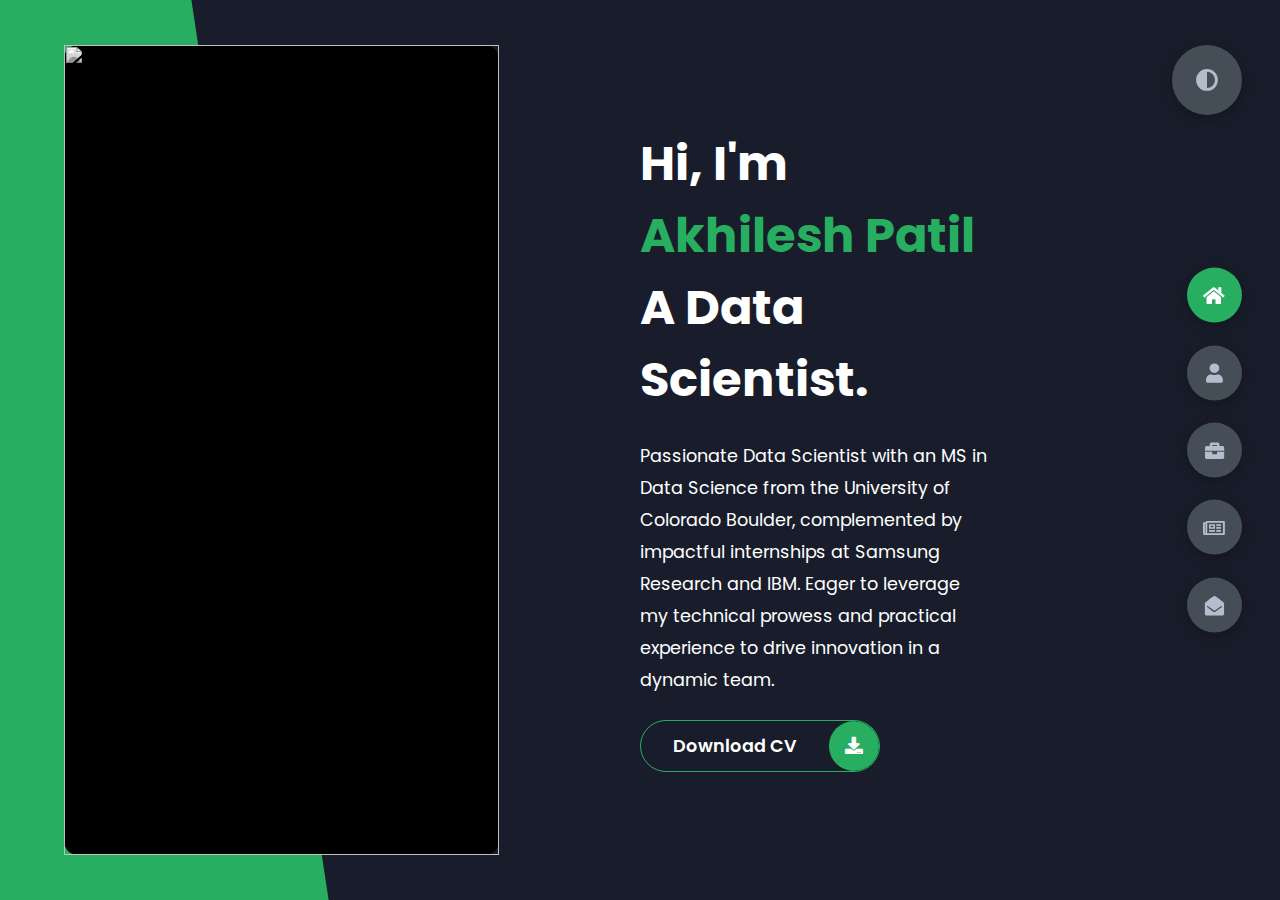
==== commit 77fab562: "Update landing page" ====
--- a/index.html
+++ b/index.html
@@ -22,13 +22,11 @@
             </div>
             <div class="right-header">
                 <h1 class="name">
-                    Hi, I'm <span>Solano Milan Diaz.</span>
-                    A Web Developer.
+                    Hi, I'm <span>Akhilesh Patil</span>
+                    A Data Scientist.
                 </h1>
                 <p>
-                    I'm a Web Developer, I love to create beautiful and functional websites.
-                    Lorem ipsum dolor sit amet consectetur adipisicing elit. Officia, libero?
-                    Lorem ipsum dolor sit amet consectetur adipisicing elit. Neque blanditiis sed aut!
+                    Passionate Data Scientist with an MS in Data Science from the University of Colorado Boulder, complemented by impactful internships at Samsung Research and IBM. Eager to leverage my technical prowess and practical experience to drive innovation in a dynamic team.
                 </p>
                 <div class="btn-con">
                     <a href="" class="main-btn">
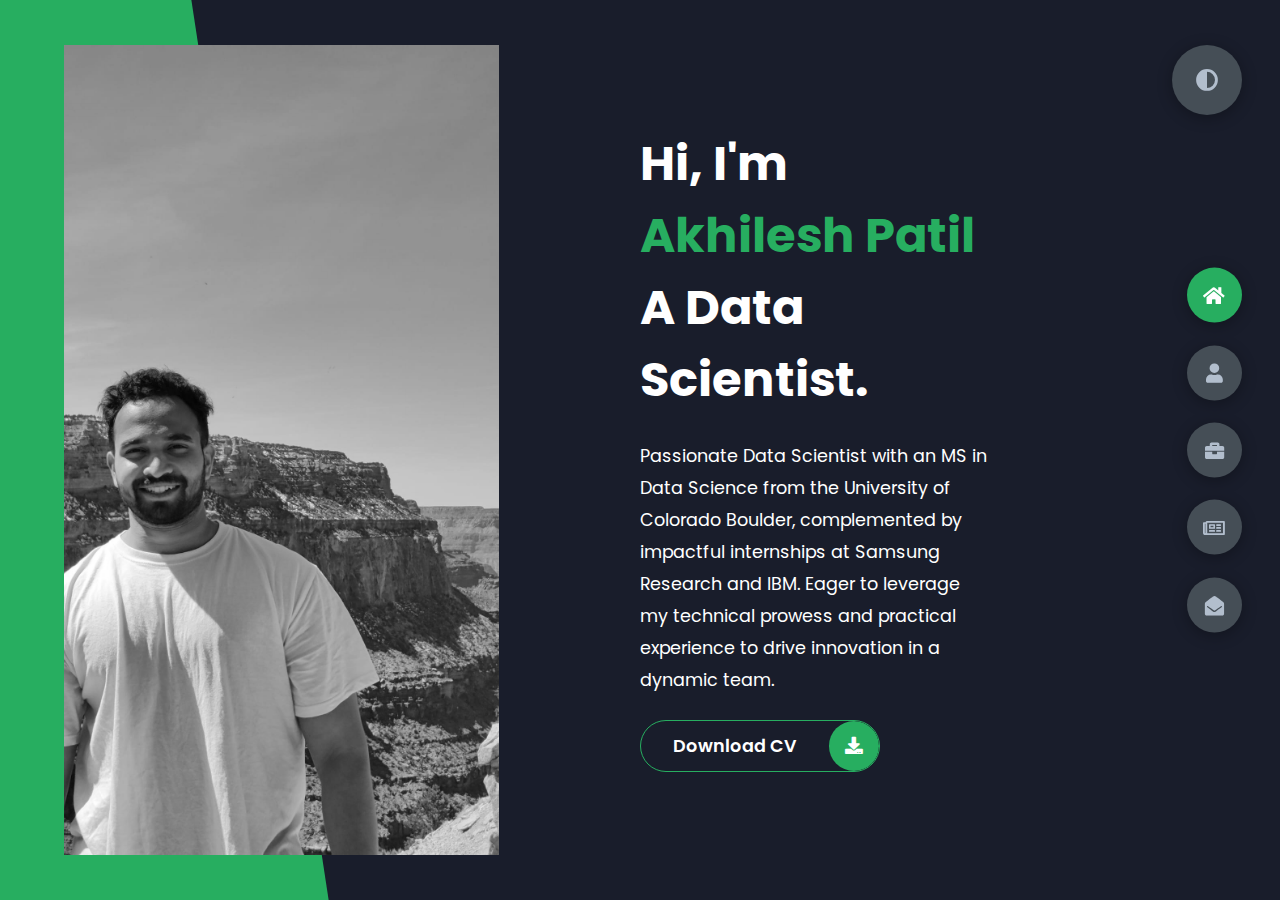
==== commit 6cc0df4f: "update index.html" ====
--- a/index.html
+++ b/index.html
@@ -17,7 +17,7 @@
             <div class="left-header">
                 <div class="h-shape"></div>
                 <div class="image">
-                    <img src="img/hero.png" alt="">
+                    <img src="img/hero.jpeg" alt="">
                 </div>
             </div>
             <div class="right-header">
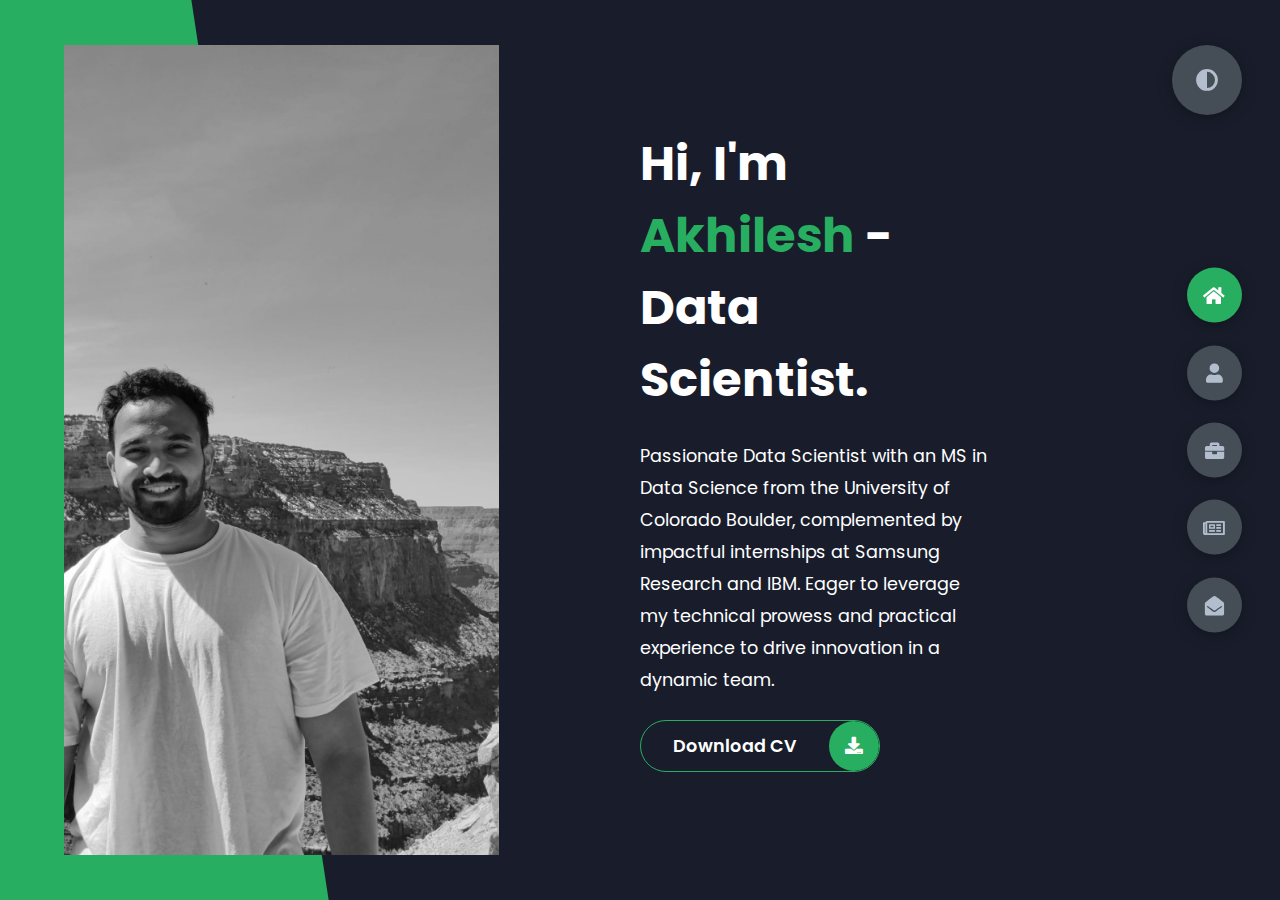
==== commit 6a3a3ec2: "Update index.html" ====
--- a/index.html
+++ b/index.html
@@ -22,14 +22,14 @@
             </div>
             <div class="right-header">
                 <h1 class="name">
-                    Hi, I'm <span>Akhilesh Patil</span>
-                    A Data Scientist.
+                    Hi, I'm <span>Akhilesh</span>
+                    - Data Scientist.
                 </h1>
                 <p>
                     Passionate Data Scientist with an MS in Data Science from the University of Colorado Boulder, complemented by impactful internships at Samsung Research and IBM. Eager to leverage my technical prowess and practical experience to drive innovation in a dynamic team.
                 </p>
                 <div class="btn-con">
-                    <a href="" class="main-btn">
+                    <a href="Akhilesh_Patil_Resume.pdf" download="Akhilesh_Patil_Resume.pdf" class="main-btn">
                         <span class="btn-text">Download CV</span>
                         <span class="btn-icon"><i class="fas fa-download"></i></span>
                     </a>
@@ -46,16 +46,13 @@
                 <div class="left-about">
                     <h4>Information About me</h4>
                     <p>
-                        Lorem ipsum dolor sit amet consectetur adipisicing elit. 
-                        Eveniet labore nihil obcaecati consequatur. Debitis error doloremque, 
-                        vero eos vel nemo eius voluptatem dicta tenetur modi. <br /> <br /> La musica
-                        delectus dolore fugiat exercitationem a, 
-                        ipsum quidem quo enim natus accusamus labore dolores nam. Unde.
-                        Lorem ipsum dolor sit amet consectetur, adipisicing elit. 
-                        Harum non necessitatibus deleniti eum soluta.
+                        Hello! I'm Akhilesh Prashant Patil, a data enthusiast from Mountain View, California. I hold a Master's in Data Science from the University of Colorado Boulder and a Bachelor's in Computer Science from Ramaiah Institute of Technology.
+                     </p>
+                     <p> 
+                        I've excelled as a Software Engineering Intern at Samsung, tackling user recommendations and cold start challenges. Additionally, I've worked as a Data Scientist at I.B.M., leading E.T.L. pipeline deployments and creating insightful dashboards.
                     </p>
                     <div class="btn-con">
-                        <a href="#" class="main-btn">
+                        <a href="Akhilesh_Patil_Resume.pdf" download="Akhilesh_Patil_Resume.pdf" class="main-btn">
                             <span class="btn-text">Download CV</span>
                             <span class="btn-icon"><i class="fas fa-download"></i></span>
                         </a>
@@ -64,26 +61,26 @@
                 <div class="right-about">
                     <div class="about-item">
                         <div class="abt-text">
-                            <p class="large-text">650+</p>
+                            <p class="large-text">20+</p>
                             <p class="small-text">Projects <br /> Completed</p>
+                        </div>
+                    </div>
+                    <div class="about-item">
+                        <div class="abt-text">
+                            <p class="large-text">5</p>
+                            <p class="small-text">Years of <br /> data science experience</p>
+                        </div>
+                    </div>
+                    <div class="about-item">
+                        <div class="abt-text">
+                            <p class="large-text">6+</p>
+                            <p class="small-text"> Publications </p>
                         </div>
                     </div>
                     <div class="about-item">
                         <div class="abt-text">
                             <p class="large-text">10+</p>
-                            <p class="small-text">Years of <br /> experience</p>
-                        </div>
-                    </div>
-                    <div class="about-item">
-                        <div class="abt-text">
-                            <p class="large-text">300+</p>
-                            <p class="small-text">Happy <br /> Clients</p>
-                        </div>
-                    </div>
-                    <div class="about-item">
-                        <div class="abt-text">
-                            <p class="large-text">400+</p>
-                            <p class="small-text">Customer <br /> reviews</p>
+                            <p class="small-text">ML Tools <br /> known</p>
                         </div>
                     </div>
                 </div>
@@ -92,43 +89,43 @@
                 <h4 class="stat-title">My Skills</h4>
                 <div class="progress-bars">
                     <div class="progress-bar">
-                        <p class="prog-title">html5</p>
+                        <p class="prog-title">Python</p>
+                        <div class="progress-con">
+                            <p class="prog-text">90%</p>
+                            <div class="progress">
+                                <span class="html"></span>
+                            </div>
+                        </div>
+                    </div>
+                    <div class="progress-bar">
+                        <p class="prog-title">SQL</p>
                         <div class="progress-con">
                             <p class="prog-text">80%</p>
                             <div class="progress">
-                                <span class="html"></span>
+                                <span class="css"></span>
                             </div>
                         </div>
                     </div>
                     <div class="progress-bar">
-                        <p class="prog-title">css3</p>
+                        <p class="prog-title">R Programming</p>
                         <div class="progress-con">
-                            <p class="prog-text">95%</p>
-                            <div class="progress">
-                                <span class="css"></span>
-                            </div>
-                        </div>
-                    </div>
-                    <div class="progress-bar">
-                        <p class="prog-title">javascript</p>
-                        <div class="progress-con">
-                            <p class="prog-text">75%</p>
+                            <p class="prog-text">85%</p>
                             <div class="progress">
                                 <span class="js"></span>
                             </div>
                         </div>
                     </div>
                     <div class="progress-bar">
-                        <p class="prog-title">ReactJS</p>
+                        <p class="prog-title">Machine Learning</p>
                         <div class="progress-con">
-                            <p class="prog-text">75%</p>
+                            <p class="prog-text">90%</p>
                             <div class="progress">
                                 <span class="react"></span>
                             </div>
                         </div>
                     </div>
                     <div class="progress-bar">
-                        <p class="prog-title">NodeJS</p>
+                        <p class="prog-title">Deep Learning</p>
                         <div class="progress-con">
                             <p class="prog-text">87%</p>
                             <div class="progress">
@@ -137,9 +134,9 @@
                         </div>
                     </div>
                     <div class="progress-bar">
-                        <p class="prog-title">Python</p>
+                        <p class="prog-title">Natural Language Processing</p>
                         <div class="progress-con">
-                            <p class="prog-text">70%</p>
+                            <p class="prog-text">80%</p>
                             <div class="progress">
                                 <span class="python"></span>
                             </div>
@@ -153,50 +150,52 @@
                     <div class="tl-icon">
                         <i class="fas fa-briefcase"></i>
                     </div>
-                    <p class="tl-duration">2010 - present</p>
-                    <h5>Web Developer<span> - Vircrosoft</span></h5>
-                    <p>
-                        Lorem ipsum dolor sit amet consectetur adipisicing elit. Saepe quasi vero fugit.
+                    <p class="tl-duration">May 2023 - present</p>
+                    <h5>Course Facilitator<span>C.U. Boulder - Data Science</span></h5>
+                    <p>
+                        Facilitating subjects like Data Science as a Field, Ethical issues in Data Science and Fundementals of Data Visualization
                     </p>
                 </div>
                 <div class="timeline-item">
                     <div class="tl-icon">
                         <i class="fas fa-briefcase"></i>
                     </div>
-                    <p class="tl-duration">2008 - 2011</p>
-                    <h5>Software Engineer<span> - Boogle, Inc.</span></h5>
-                    <p>
-                        Lorem ipsum dolor sit amet consectetur adipisicing elit. Saepe quasi vero fugit.
+                    <p class="tl-duration">May 2023 - Aug 2023</p>
+                    <h5>Software Engineer Intern<span> - Samsung Research America</span></h5>
+                    <p>
+                        Audited current methodologies to solve user-based recommendations for Bixby users of up to 6 months of historic data.
                     </p>
                 </div>
                 <div class="timeline-item">
                     <div class="tl-icon">
                         <i class="fas fa-briefcase"></i>
                     </div>
-                    <p class="tl-duration">2016 - 2017</p>
-                    <h5>C++ Programmer<span> - Slime Tech</span></h5>
-                    <p>
-                        Lorem ipsum dolor sit amet consectetur adipisicing elit. Saepe quasi vero fugit.
+                    <p class="tl-duration">May 2022 - Present</p>
+                    <h5>M.S in Data Science<span> - C.U Boulder</span></h5>
+                    <p>
+                        Completed courses like Intro to Statistics and Probability, Linear Models in R, Data Mining, Machine Learning and Text mining 
                     </p>
                 </div>
                 <div class="timeline-item">
                     <div class="tl-icon">
                         <i class="fas fa-briefcase"></i>
                     </div>
-                    <p class="tl-duration">2009 - 2013</p>
-                    <h5>Business Degree<span> - Sussex University</span></h5>
-                    <p>
-                        Lorem ipsum dolor sit amet consectetur adipisicing elit. Saepe quasi vero fugit.
+                    <p class="tl-duration">Jun 2019 - Jul 2022</p>
+                    <h5>Data Scientist<span> - I.B.M. India Pvt. Ltd.</span></h5>
+                    <p>
+                        Led deployment of E.T.L. pipeline on IBM Cloud, processing 10+ daily client file updates.
+                        Directed code development for an audio analytics dashboard serving telecom customers to visualize 22 K.P.Is in one go.
+                        Coordinated with Business Analysts to manage 50+ K.P.Is for a Sustainability Development client.
                     </p>
                 </div>
                 <div class="timeline-item">
                     <div class="tl-icon">
                         <i class="fas fa-briefcase"></i>
                     </div>
-                    <p class="tl-duration">2013 - 2016</p>
-                    <h5>Computer Science Degree<span> - Brookes University</span></h5>
-                    <p>
-                        Lorem ipsum dolor sit amet consectetur adipisicing elit. Saepe quasi vero fugit.
+                    <p class="tl-duration">Jun 2015 - May 2019</p>
+                    <h5>A.I Research intern<span> - Robert Bosch</span></h5>
+                    <p>
+                        Explored and compiled research on an edge-based solution for audio emotion classification by analyzing the human tone.
                     </p>
                 </div>
                 <div class="timeline-item">
@@ -204,9 +203,9 @@
                         <i class="fas fa-briefcase"></i>
                     </div>
                     <p class="tl-duration">2017 - present</p>
-                    <h5>3d Animation<span> - Brighton University</span></h5>
-                    <p>
-                        Lorem ipsum dolor sit amet consectetur adipisicing elit. Saepe quasi vero fugit.
+                    <h5>Computer Science<span> - Ramaiah Institute of Technology</span></h5>
+                    <p>
+                        Awarded the best all-around outgoing student during graduation from undergraduate studies at Ramaiah Insti-tute of Technology.
                     </p>
                 </div>
             </div>
